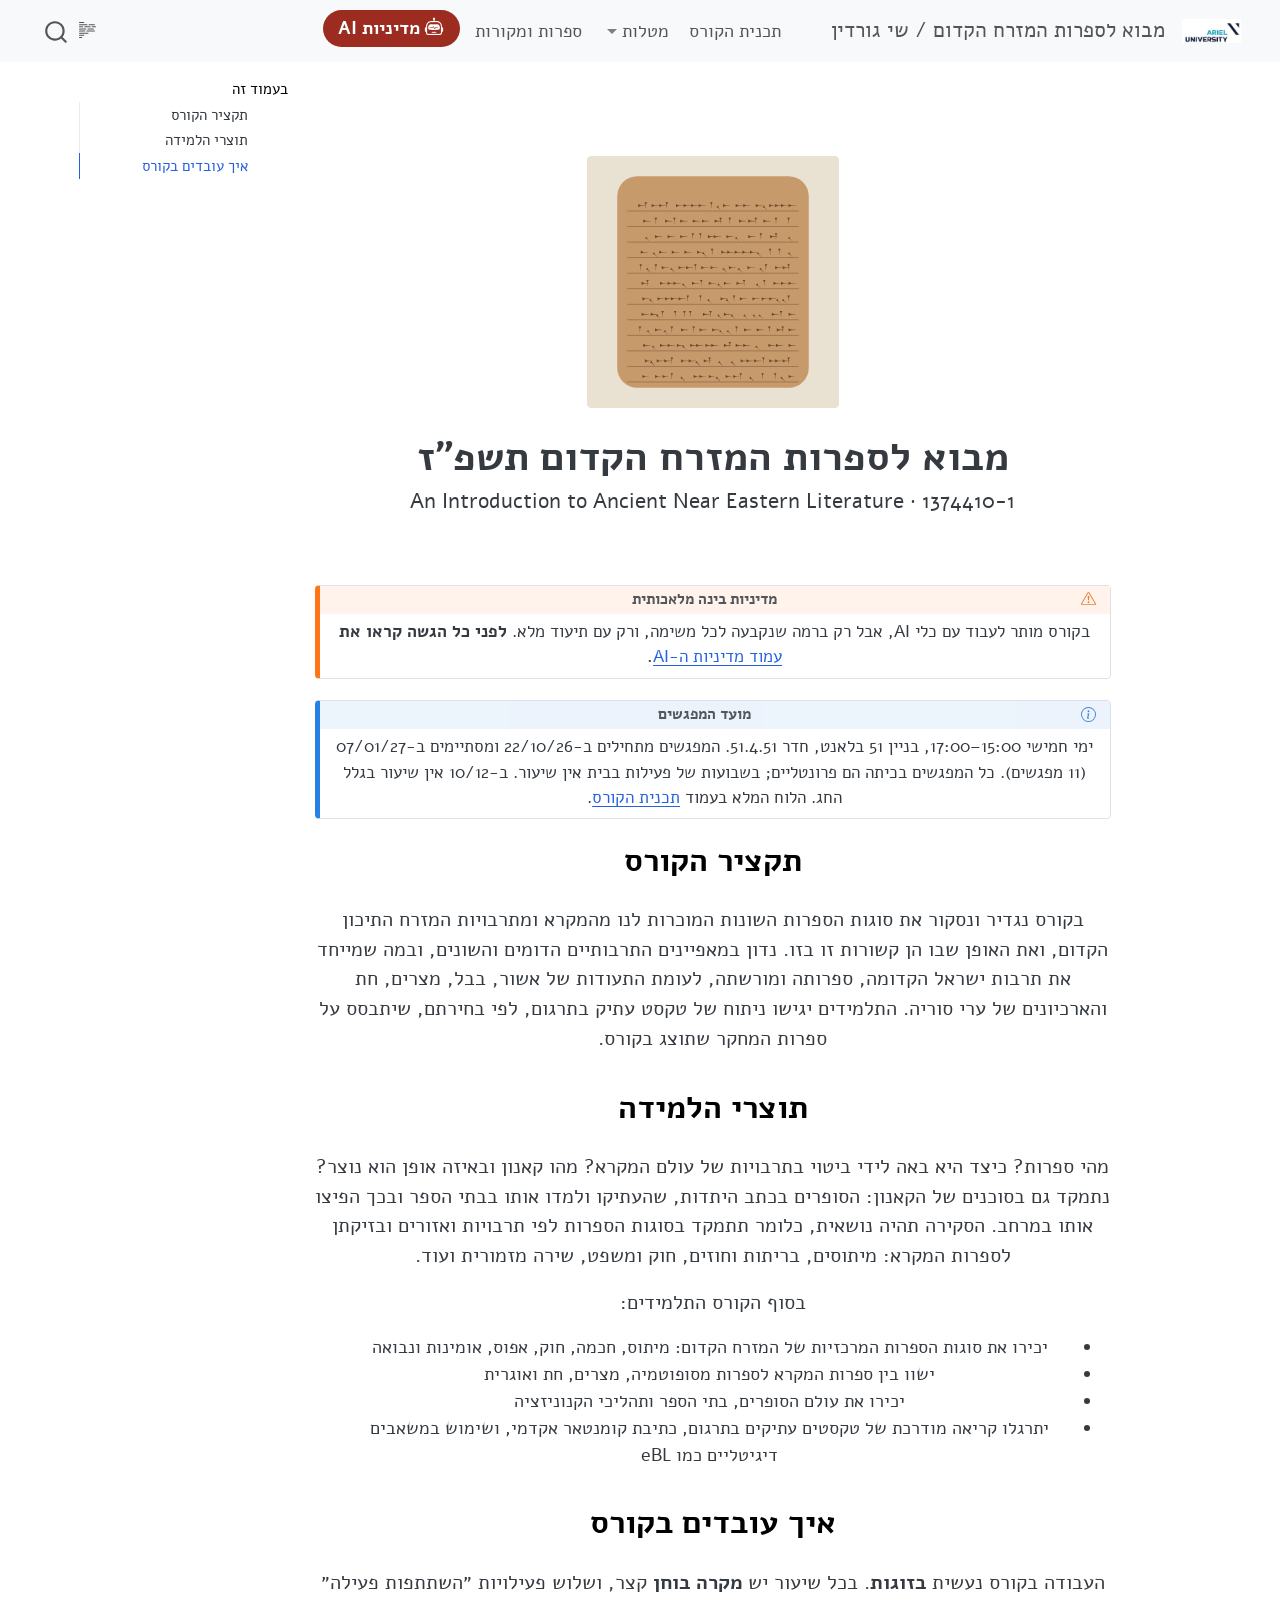
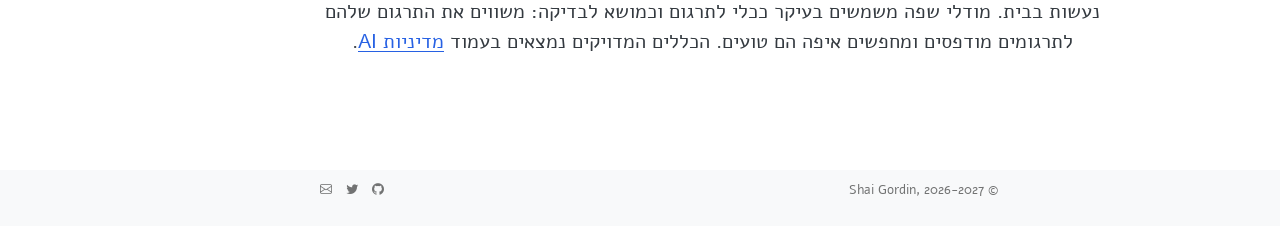
==== docs/index.html @ 7a7edcaa "Add the 5787 course website with an AI-use policy page Quarto site rendered to docs/: home, schedule" ====
<!DOCTYPE html>
<html xmlns="http://www.w3.org/1999/xhtml" lang="en" xml:lang="en"><head>

<meta charset="utf-8">
<meta name="generator" content="quarto-1.7.34">

<meta name="viewport" content="width=device-width, initial-scale=1.0, user-scalable=yes">


<title>מבוא לספרות המזרח הקדום תשפ״ז – מבוא לספרות המזרח הקדום / שי גורדין</title>
<style>
code{white-space: pre-wrap;}
span.smallcaps{font-variant: small-caps;}
div.columns{display: flex; gap: min(4vw, 1.5em);}
div.column{flex: auto; overflow-x: auto;}
div.hanging-indent{margin-left: 1.5em; text-indent: -1.5em;}
ul.task-list{list-style: none;}
ul.task-list li input[type="checkbox"] {
  width: 0.8em;
  margin: 0 0.8em 0.2em -1em; /* quarto-specific, see https://github.com/quarto-dev/quarto-cli/issues/4556 */ 
  vertical-align: middle;
}
</style>


<script src="site_libs/quarto-nav/quarto-nav.js"></script>
<script src="site_libs/quarto-nav/headroom.min.js"></script>
<script src="site_libs/clipboard/clipboard.min.js"></script>
<script src="site_libs/quarto-search/autocomplete.umd.js"></script>
<script src="site_libs/quarto-search/fuse.min.js"></script>
<script src="site_libs/quarto-search/quarto-search.js"></script>
<meta name="quarto:offset" content="./">
<link href="./header.svg" rel="icon" type="image/svg+xml">
<script src="site_libs/quarto-html/quarto.js" type="module"></script>
<script src="site_libs/quarto-html/tabsets/tabsets.js" type="module"></script>
<script src="site_libs/quarto-html/popper.min.js"></script>
<script src="site_libs/quarto-html/tippy.umd.min.js"></script>
<link href="site_libs/quarto-html/tippy.css" rel="stylesheet">
<link href="site_libs/quarto-html/quarto-syntax-highlighting-c8ad9e5dbd60b7b70b38521ab19b7da4.css" rel="stylesheet" id="quarto-text-highlighting-styles">
<script src="site_libs/bootstrap/bootstrap.min.js"></script>
<link href="site_libs/bootstrap/bootstrap-icons.css" rel="stylesheet">
<link href="site_libs/bootstrap/bootstrap-2af889ba3ca165690db3b646b9a460ef.min.css" rel="stylesheet" append-hash="true" id="quarto-bootstrap" data-mode="light">
<script id="quarto-search-options" type="application/json">{
  "location": "navbar",
  "copy-button": false,
  "collapse-after": 3,
  "panel-placement": "end",
  "type": "overlay",
  "limit": 50,
  "keyboard-shortcut": [
    "f",
    "/",
    "s"
  ],
  "show-item-context": false,
  "language": {
    "search-no-results-text": "No results",
    "search-matching-documents-text": "matching documents",
    "search-copy-link-title": "Copy link to search",
    "search-hide-matches-text": "Hide additional matches",
    "search-more-match-text": "more match in this document",
    "search-more-matches-text": "more matches in this document",
    "search-clear-button-title": "Clear",
    "search-text-placeholder": "",
    "search-detached-cancel-button-title": "Cancel",
    "search-submit-button-title": "Submit",
    "search-label": "Search"
  }
}</script>
<link rel="preconnect" href="https://fonts.googleapis.com">
<link rel="preconnect" href="https://fonts.gstatic.com" crossorigin="">
<link href="https://fonts.googleapis.com/css2?family=Alef:wght@400;700&amp;display=swap" rel="stylesheet">


<link rel="stylesheet" href="styles.css">
<link rel="stylesheet" href="ai.css">
<meta property="og:title" content="מבוא לספרות המזרח הקדום תשפ״ז – מבוא לספרות המזרח הקדום / שי גורדין">
<meta property="og:description" content="1374410-1 · An Introduction to Ancient Near Eastern Literature">
<meta property="og:image" content="header.svg">
<meta property="og:site_name" content="מבוא לספרות המזרח הקדום / שי גורדין">
</head>

<body class="nav-fixed quarto-light">

<div id="quarto-search-results"></div>
  <header id="quarto-header" class="headroom fixed-top">
    <nav class="navbar navbar-expand-lg " data-bs-theme="dark">
      <div class="navbar-container container-fluid">
      <div class="navbar-brand-container mx-auto">
    <a href="./index.html" class="navbar-brand navbar-brand-logo">
    <img src="./ariel_logo_navbar.png" alt="" class="navbar-logo">
    </a>
    <a class="navbar-brand" href="./index.html">
    <span class="navbar-title">מבוא לספרות המזרח הקדום / שי גורדין</span>
    </a>
  </div>
            <div id="quarto-search" class="" title="Search"></div>
          <button class="navbar-toggler" type="button" data-bs-toggle="collapse" data-bs-target="#navbarCollapse" aria-controls="navbarCollapse" role="menu" aria-expanded="false" aria-label="Toggle navigation" onclick="if (window.quartoToggleHeadroom) { window.quartoToggleHeadroom(); }">
  <span class="navbar-toggler-icon"></span>
</button>
          <div class="collapse navbar-collapse" id="navbarCollapse">
            <ul class="navbar-nav navbar-nav-scroll ms-auto">
  <li class="nav-item">
    <a class="nav-link" href="./about.html"> 
<span class="menu-text">תכנית הקורס</span></a>
  </li>  
  <li class="nav-item dropdown ">
    <a class="nav-link dropdown-toggle" href="#" id="nav-menu-" role="link" data-bs-toggle="dropdown" aria-expanded="false">
 <span class="menu-text">מטלות</span>
    </a>
    <ul class="dropdown-menu dropdown-menu-end" aria-labelledby="nav-menu-">    
        <li>
    <a class="dropdown-item" href="./assignments/index.html">
 <span class="dropdown-text">מרכיבי הציון</span></a>
  </li>  
        <li>
    <a class="dropdown-item" href="./assignments/active-participation.html">
 <span class="dropdown-text">השתתפות פעילה</span></a>
  </li>  
        <li>
    <a class="dropdown-item" href="./assignments/midterm.html">
 <span class="dropdown-text">בוחן אמצע: מצא את הזיוף</span></a>
  </li>  
        <li>
    <a class="dropdown-item" href="./assignments/commentary.html">
 <span class="dropdown-text">קומנטאר על טקסט עתיק</span></a>
  </li>  
    </ul>
  </li>
  <li class="nav-item">
    <a class="nav-link" href="./literature.html"> 
<span class="menu-text">ספרות ומקורות</span></a>
  </li>  
  <li class="nav-item">
    <a class="nav-link" href="./ai-policy.html"> <i class="bi bi-robot" role="img">
</i> 
<span class="menu-text">מדיניות AI</span></a>
  </li>  
</ul>
          </div> <!-- /navcollapse -->
            <div class="quarto-navbar-tools">
  <a href="" class="quarto-reader-toggle quarto-navigation-tool px-1" onclick="window.quartoToggleReader(); return false;" title="Toggle reader mode">
  <div class="quarto-reader-toggle-btn">
  <i class="bi"></i>
  </div>
</a>
</div>
      </div> <!-- /container-fluid -->
    </nav>
</header>
<!-- content -->
<div id="quarto-content" class="quarto-container page-columns page-rows-contents page-layout-article page-navbar">
<!-- sidebar -->
<!-- margin-sidebar -->
    <div id="quarto-margin-sidebar" class="sidebar margin-sidebar">
        <nav id="TOC" role="doc-toc" class="toc-active">
    <h2 id="toc-title">בעמוד זה</h2>
  <ul>
  <li><a href="#תקציר-הקורס" id="toc-תקציר-הקורס" class="nav-link active" data-scroll-target="#תקציר-הקורס">תקציר הקורס</a></li>
  <li><a href="#תוצרי-הלמידה" id="toc-תוצרי-הלמידה" class="nav-link" data-scroll-target="#תוצרי-הלמידה">תוצרי הלמידה</a></li>
  <li><a href="#איך-עובדים-בקורס" id="toc-איך-עובדים-בקורס" class="nav-link" data-scroll-target="#איך-עובדים-בקורס">איך עובדים בקורס</a></li>
  </ul>
</nav>
    </div>
<!-- main -->
<div class="quarto-about-jolla">
  <img src="header.svg" class="about-image
  rounded " style="width: 14em;">
 <header id="title-block-header" class="quarto-title-block default">
<div class="quarto-title">
<h1 class="title">מבוא לספרות המזרח הקדום תשפ״ז</h1>
<p class="subtitle lead">1374410-1 · An Introduction to Ancient Near Eastern Literature</p>
</div>
<div class="quarto-title-meta">
  </div>
</header><main class="content" id="quarto-document-content">

<div class="callout callout-style-default callout-warning callout-titled">
<div class="callout-header d-flex align-content-center">
<div class="callout-icon-container">
<i class="callout-icon"></i>
</div>
<div class="callout-title-container flex-fill">
מדיניות בינה מלאכותית
</div>
</div>
<div class="callout-body-container callout-body">
<p>בקורס מותר לעבוד עם כלי AI, אבל רק ברמה שנקבעה לכל משימה, ורק עם תיעוד מלא. <strong>לפני כל הגשה קראו את <a href="./ai-policy.html">עמוד מדיניות ה-AI</a>.</strong></p>
</div>
</div>
<div class="callout callout-style-default callout-note callout-titled">
<div class="callout-header d-flex align-content-center">
<div class="callout-icon-container">
<i class="callout-icon"></i>
</div>
<div class="callout-title-container flex-fill">
מועד המפגשים
</div>
</div>
<div class="callout-body-container callout-body">
<p>ימי חמישי 15:00–17:00, בניין 51 בלאנט, חדר 51.4.51. המפגשים מתחילים ב-22/10/26 ומסתיימים ב-07/01/27 (11 מפגשים). כל המפגשים בכיתה הם פרונטליים; בשבועות של פעילות בבית אין שיעור. ב-10/12 אין שיעור בגלל החג. הלוח המלא בעמוד <a href="./about.html">תכנית הקורס</a>.</p>
</div>
</div>
<section id="תקציר-הקורס" class="level2">
<h2 data-anchor-id="תקציר-הקורס">תקציר הקורס</h2>
<p>בקורס נגדיר ונסקור את סוגות הספרות השונות המוכרות לנו מהמקרא ומתרבויות המזרח התיכון הקדום, ואת האופן שבו הן קשורות זו בזו. נדון במאפיינים התרבותיים הדומים והשונים, ובמה שמייחד את תרבות ישראל הקדומה, ספרותה ומורשתה, לעומת התעודות של אשור, בבל, מצרים, חת והארכיונים של ערי סוריה. התלמידים יגישו ניתוח של טקסט עתיק בתרגום, לפי בחירתם, שיתבסס על ספרות המחקר שתוצג בקורס.</p>
</section>
<section id="תוצרי-הלמידה" class="level2">
<h2 data-anchor-id="תוצרי-הלמידה">תוצרי הלמידה</h2>
<p>מהי ספרות? כיצד היא באה לידי ביטוי בתרבויות של עולם המקרא? מהו קאנון ובאיזה אופן הוא נוצר? נתמקד גם בסוכנים של הקאנון: הסופרים בכתב היתדות, שהעתיקו ולמדו אותו בבתי הספר ובכך הפיצו אותו במרחב. הסקירה תהיה נושאית, כלומר תתמקד בסוגות הספרות לפי תרבויות ואזורים ובזיקתן לספרות המקרא: מיתוסים, בריתות וחוזים, חוק ומשפט, שירה מזמורית ועוד.</p>
<p>בסוף הקורס התלמידים:</p>
<ul>
<li>יכירו את סוגות הספרות המרכזיות של המזרח הקדום: מיתוס, חכמה, חוק, אפוס, אומינות ונבואה</li>
<li>ישוו בין ספרות המקרא לספרות מסופוטמיה, מצרים, חת ואוגרית</li>
<li>יכירו את עולם הסופרים, בתי הספר ותהליכי הקנוניזציה</li>
<li>יתרגלו קריאה מודרכת של טקסטים עתיקים בתרגום, כתיבת קומנטאר אקדמי, ושימוש במשאבים דיגיטליים כמו eBL</li>
</ul>
</section>
<section id="איך-עובדים-בקורס" class="level2">
<h2 data-anchor-id="איך-עובדים-בקורס">איך עובדים בקורס</h2>
<p>העבודה בקורס נעשית <strong>בזוגות</strong>. בכל שיעור יש <strong>מקרה בוחן</strong> קצר, ושלוש פעילויות ״השתתפות פעילה״ נעשות בבית. מודלי שפה משמשים בעיקר ככלי לתרגום וכמושא לבדיקה: משווים את התרגום שלהם לתרגומים מודפסים ומחפשים איפה הם טועים. הכללים המדויקים נמצאים בעמוד <a href="./ai-policy.html">מדיניות AI</a>.</p>


</section>
</main>  
</div>
 <!-- /main -->
<script id="quarto-html-after-body" type="application/javascript">
  window.document.addEventListener("DOMContentLoaded", function (event) {
    const isCodeAnnotation = (el) => {
      for (const clz of el.classList) {
        if (clz.startsWith('code-annotation-')) {                     
          return true;
        }
      }
      return false;
    }
    const onCopySuccess = function(e) {
      // button target
      const button = e.trigger;
      // don't keep focus
      button.blur();
      // flash "checked"
      button.classList.add('code-copy-button-checked');
      var currentTitle = button.getAttribute("title");
      button.setAttribute("title", "Copied!");
      let tooltip;
      if (window.bootstrap) {
        button.setAttribute("data-bs-toggle", "tooltip");
        button.setAttribute("data-bs-placement", "left");
        button.setAttribute("data-bs-title", "Copied!");
        tooltip = new bootstrap.Tooltip(button, 
          { trigger: "manual", 
            customClass: "code-copy-button-tooltip",
            offset: [0, -8]});
        tooltip.show();    
      }
      setTimeout(function() {
        if (tooltip) {
          tooltip.hide();
          button.removeAttribute("data-bs-title");
          button.removeAttribute("data-bs-toggle");
          button.removeAttribute("data-bs-placement");
        }
        button.setAttribute("title", currentTitle);
        button.classList.remove('code-copy-button-checked');
      }, 1000);
      // clear code selection
      e.clearSelection();
    }
    const getTextToCopy = function(trigger) {
        const codeEl = trigger.previousElementSibling.cloneNode(true);
        for (const childEl of codeEl.children) {
          if (isCodeAnnotation(childEl)) {
            childEl.remove();
          }
        }
        return codeEl.innerText;
    }
    const clipboard = new window.ClipboardJS('.code-copy-button:not([data-in-quarto-modal])', {
      text: getTextToCopy
    });
    clipboard.on('success', onCopySuccess);
    if (window.document.getElementById('quarto-embedded-source-code-modal')) {
      const clipboardModal = new window.ClipboardJS('.code-copy-button[data-in-quarto-modal]', {
        text: getTextToCopy,
        container: window.document.getElementById('quarto-embedded-source-code-modal')
      });
      clipboardModal.on('success', onCopySuccess);
    }
      var localhostRegex = new RegExp(/^(?:http|https):\/\/localhost\:?[0-9]*\//);
      var mailtoRegex = new RegExp(/^mailto:/);
        var filterRegex = new RegExp('/' + window.location.host + '/');
      var isInternal = (href) => {
          return filterRegex.test(href) || localhostRegex.test(href) || mailtoRegex.test(href);
      }
      // Inspect non-navigation links and adorn them if external
     var links = window.document.querySelectorAll('a[href]:not(.nav-link):not(.navbar-brand):not(.toc-action):not(.sidebar-link):not(.sidebar-item-toggle):not(.pagination-link):not(.no-external):not([aria-hidden]):not(.dropdown-item):not(.quarto-navigation-tool):not(.about-link)');
      for (var i=0; i<links.length; i++) {
        const link = links[i];
        if (!isInternal(link.href)) {
          // undo the damage that might have been done by quarto-nav.js in the case of
          // links that we want to consider external
          if (link.dataset.originalHref !== undefined) {
            link.href = link.dataset.originalHref;
          }
        }
      }
    function tippyHover(el, contentFn, onTriggerFn, onUntriggerFn) {
      const config = {
        allowHTML: true,
        maxWidth: 500,
        delay: 100,
        arrow: false,
        appendTo: function(el) {
            return el.parentElement;
        },
        interactive: true,
        interactiveBorder: 10,
        theme: 'quarto',
        placement: 'bottom-start',
      };
      if (contentFn) {
        config.content = contentFn;
      }
      if (onTriggerFn) {
        config.onTrigger = onTriggerFn;
      }
      if (onUntriggerFn) {
        config.onUntrigger = onUntriggerFn;
      }
      window.tippy(el, config); 
    }
    const noterefs = window.document.querySelectorAll('a[role="doc-noteref"]');
    for (var i=0; i<noterefs.length; i++) {
      const ref = noterefs[i];
      tippyHover(ref, function() {
        // use id or data attribute instead here
        let href = ref.getAttribute('data-footnote-href') || ref.getAttribute('href');
        try { href = new URL(href).hash; } catch {}
        const id = href.replace(/^#\/?/, "");
        const note = window.document.getElementById(id);
        if (note) {
          return note.innerHTML;
        } else {
          return "";
        }
      });
    }
    const xrefs = window.document.querySelectorAll('a.quarto-xref');
    const processXRef = (id, note) => {
      // Strip column container classes
      const stripColumnClz = (el) => {
        el.classList.remove("page-full", "page-columns");
        if (el.children) {
          for (const child of el.children) {
            stripColumnClz(child);
          }
        }
      }
      stripColumnClz(note)
      if (id === null || id.startsWith('sec-')) {
        // Special case sections, only their first couple elements
        const container = document.createElement("div");
        if (note.children && note.children.length > 2) {
          container.appendChild(note.children[0].cloneNode(true));
          for (let i = 1; i < note.children.length; i++) {
            const child = note.children[i];
            if (child.tagName === "P" && child.innerText === "") {
              continue;
            } else {
              container.appendChild(child.cloneNode(true));
              break;
            }
          }
          if (window.Quarto?.typesetMath) {
            window.Quarto.typesetMath(container);
          }
          return container.innerHTML
        } else {
          if (window.Quarto?.typesetMath) {
            window.Quarto.typesetMath(note);
          }
          return note.innerHTML;
        }
      } else {
        // Remove any anchor links if they are present
        const anchorLink = note.querySelector('a.anchorjs-link');
        if (anchorLink) {
          anchorLink.remove();
        }
        if (window.Quarto?.typesetMath) {
          window.Quarto.typesetMath(note);
        }
        if (note.classList.contains("callout")) {
          return note.outerHTML;
        } else {
          return note.innerHTML;
        }
      }
    }
    for (var i=0; i<xrefs.length; i++) {
      const xref = xrefs[i];
      tippyHover(xref, undefined, function(instance) {
        instance.disable();
        let url = xref.getAttribute('href');
        let hash = undefined; 
        if (url.startsWith('#')) {
          hash = url;
        } else {
          try { hash = new URL(url).hash; } catch {}
        }
        if (hash) {
          const id = hash.replace(/^#\/?/, "");
          const note = window.document.getElementById(id);
          if (note !== null) {
            try {
              const html = processXRef(id, note.cloneNode(true));
              instance.setContent(html);
            } finally {
              instance.enable();
              instance.show();
            }
          } else {
            // See if we can fetch this
            fetch(url.split('#')[0])
            .then(res => res.text())
            .then(html => {
              const parser = new DOMParser();
              const htmlDoc = parser.parseFromString(html, "text/html");
              const note = htmlDoc.getElementById(id);
              if (note !== null) {
                const html = processXRef(id, note);
                instance.setContent(html);
              } 
            }).finally(() => {
              instance.enable();
              instance.show();
            });
          }
        } else {
          // See if we can fetch a full url (with no hash to target)
          // This is a special case and we should probably do some content thinning / targeting
          fetch(url)
          .then(res => res.text())
          .then(html => {
            const parser = new DOMParser();
            const htmlDoc = parser.parseFromString(html, "text/html");
            const note = htmlDoc.querySelector('main.content');
            if (note !== null) {
              // This should only happen for chapter cross references
              // (since there is no id in the URL)
              // remove the first header
              if (note.children.length > 0 && note.children[0].tagName === "HEADER") {
                note.children[0].remove();
              }
              const html = processXRef(null, note);
              instance.setContent(html);
            } 
          }).finally(() => {
            instance.enable();
            instance.show();
          });
        }
      }, function(instance) {
      });
    }
        let selectedAnnoteEl;
        const selectorForAnnotation = ( cell, annotation) => {
          let cellAttr = 'data-code-cell="' + cell + '"';
          let lineAttr = 'data-code-annotation="' +  annotation + '"';
          const selector = 'span[' + cellAttr + '][' + lineAttr + ']';
          return selector;
        }
        const selectCodeLines = (annoteEl) => {
          const doc = window.document;
          const targetCell = annoteEl.getAttribute("data-target-cell");
          const targetAnnotation = annoteEl.getAttribute("data-target-annotation");
          const annoteSpan = window.document.querySelector(selectorForAnnotation(targetCell, targetAnnotation));
          const lines = annoteSpan.getAttribute("data-code-lines").split(",");
          const lineIds = lines.map((line) => {
            return targetCell + "-" + line;
          })
          let top = null;
          let height = null;
          let parent = null;
          if (lineIds.length > 0) {
              //compute the position of the single el (top and bottom and make a div)
              const el = window.document.getElementById(lineIds[0]);
              top = el.offsetTop;
              height = el.offsetHeight;
              parent = el.parentElement.parentElement;
            if (lineIds.length > 1) {
              const lastEl = window.document.getElementById(lineIds[lineIds.length - 1]);
              const bottom = lastEl.offsetTop + lastEl.offsetHeight;
              height = bottom - top;
            }
            if (top !== null && height !== null && parent !== null) {
              // cook up a div (if necessary) and position it 
              let div = window.document.getElementById("code-annotation-line-highlight");
              if (div === null) {
                div = window.document.createElement("div");
                div.setAttribute("id", "code-annotation-line-highlight");
                div.style.position = 'absolute';
                parent.appendChild(div);
              }
              div.style.top = top - 2 + "px";
              div.style.height = height + 4 + "px";
              div.style.left = 0;
              let gutterDiv = window.document.getElementById("code-annotation-line-highlight-gutter");
              if (gutterDiv === null) {
                gutterDiv = window.document.createElement("div");
                gutterDiv.setAttribute("id", "code-annotation-line-highlight-gutter");
                gutterDiv.style.position = 'absolute';
                const codeCell = window.document.getElementById(targetCell);
                const gutter = codeCell.querySelector('.code-annotation-gutter');
                gutter.appendChild(gutterDiv);
              }
              gutterDiv.style.top = top - 2 + "px";
              gutterDiv.style.height = height + 4 + "px";
            }
            selectedAnnoteEl = annoteEl;
          }
        };
        const unselectCodeLines = () => {
          const elementsIds = ["code-annotation-line-highlight", "code-annotation-line-highlight-gutter"];
          elementsIds.forEach((elId) => {
            const div = window.document.getElementById(elId);
            if (div) {
              div.remove();
            }
          });
          selectedAnnoteEl = undefined;
        };
          // Handle positioning of the toggle
      window.addEventListener(
        "resize",
        throttle(() => {
          elRect = undefined;
          if (selectedAnnoteEl) {
            selectCodeLines(selectedAnnoteEl);
          }
        }, 10)
      );
      function throttle(fn, ms) {
      let throttle = false;
      let timer;
        return (...args) => {
          if(!throttle) { // first call gets through
              fn.apply(this, args);
              throttle = true;
          } else { // all the others get throttled
              if(timer) clearTimeout(timer); // cancel #2
              timer = setTimeout(() => {
                fn.apply(this, args);
                timer = throttle = false;
              }, ms);
          }
        };
      }
        // Attach click handler to the DT
        const annoteDls = window.document.querySelectorAll('dt[data-target-cell]');
        for (const annoteDlNode of annoteDls) {
          annoteDlNode.addEventListener('click', (event) => {
            const clickedEl = event.target;
            if (clickedEl !== selectedAnnoteEl) {
              unselectCodeLines();
              const activeEl = window.document.querySelector('dt[data-target-cell].code-annotation-active');
              if (activeEl) {
                activeEl.classList.remove('code-annotation-active');
              }
              selectCodeLines(clickedEl);
              clickedEl.classList.add('code-annotation-active');
            } else {
              // Unselect the line
              unselectCodeLines();
              clickedEl.classList.remove('code-annotation-active');
            }
          });
        }
    const findCites = (el) => {
      const parentEl = el.parentElement;
      if (parentEl) {
        const cites = parentEl.dataset.cites;
        if (cites) {
          return {
            el,
            cites: cites.split(' ')
          };
        } else {
          return findCites(el.parentElement)
        }
      } else {
        return undefined;
      }
    };
    var bibliorefs = window.document.querySelectorAll('a[role="doc-biblioref"]');
    for (var i=0; i<bibliorefs.length; i++) {
      const ref = bibliorefs[i];
      const citeInfo = findCites(ref);
      if (citeInfo) {
        tippyHover(citeInfo.el, function() {
          var popup = window.document.createElement('div');
          citeInfo.cites.forEach(function(cite) {
            var citeDiv = window.document.createElement('div');
            citeDiv.classList.add('hanging-indent');
            citeDiv.classList.add('csl-entry');
            var biblioDiv = window.document.getElementById('ref-' + cite);
            if (biblioDiv) {
              citeDiv.innerHTML = biblioDiv.innerHTML;
            }
            popup.appendChild(citeDiv);
          });
          return popup.innerHTML;
        });
      }
    }
  });
  </script>
</div> <!-- /content -->
<footer class="footer">
  <div class="nav-footer">
    <div class="nav-footer-left">
<p>© Shai Gordin, 2026-2027</p>
</div>   
    <div class="nav-footer-center">
      &nbsp;
    </div>
    <div class="nav-footer-right">
      <ul class="footer-items list-unstyled">
    <li class="nav-item compact">
    <a class="nav-link" href="https://github.com/shaigordin">
      <i class="bi bi-github" role="img" aria-label="Shai Gordin GitHub">
</i> 
    </a>
  </li>  
    <li class="nav-item compact">
    <a class="nav-link" href="https://twitter.com/shgordin">
      <i class="bi bi-twitter" role="img" aria-label="Shai Gordin Twitter">
</i> 
    </a>
  </li>  
    <li class="nav-item compact">
    <a class="nav-link" href="mailto:shaigo@ariel.ac.il">
      <i class="bi bi-envelope" role="img">
</i> 
    </a>
  </li>  
</ul>
    </div>
  </div>
</footer>




</body></html>
---- docs/site_libs/quarto-html/tippy.css ----
.tippy-box[data-animation=fade][data-state=hidden]{opacity:0}[data-tippy-root]{max-width:calc(100vw - 10px)}.tippy-box{position:relative;background-color:#333;color:#fff;border-radius:4px;font-size:14px;line-height:1.4;white-space:normal;outline:0;transition-property:transform,visibility,opacity}.tippy-box[data-placement^=top]>.tippy-arrow{bottom:0}.tippy-box[data-placement^=top]>.tippy-arrow:before{bottom:-7px;left:0;border-width:8px 8px 0;border-top-color:initial;transform-origin:center top}.tippy-box[data-placement^=bottom]>.tippy-arrow{top:0}.tippy-box[data-placement^=bottom]>.tippy-arrow:before{top:-7px;left:0;border-width:0 8px 8px;border-bottom-color:initial;transform-origin:center bottom}.tippy-box[data-placement^=left]>.tippy-arrow{right:0}.tippy-box[data-placement^=left]>.tippy-arrow:before{border-width:8px 0 8px 8px;border-left-color:initial;right:-7px;transform-origin:center left}.tippy-box[data-placement^=right]>.tippy-arrow{left:0}.tippy-box[data-placement^=right]>.tippy-arrow:before{left:-7px;border-width:8px 8px 8px 0;border-right-color:initial;transform-origin:center right}.tippy-box[data-inertia][data-state=visible]{transition-timing-function:cubic-bezier(.54,1.5,.38,1.11)}.tippy-arrow{width:16px;height:16px;color:#333}.tippy-arrow:before{content:"";position:absolute;border-color:transparent;border-style:solid}.tippy-content{position:relative;padding:5px 9px;z-index:1}
---- docs/site_libs/quarto-html/quarto-syntax-highlighting-c8ad9e5dbd60b7b70b38521ab19b7da4.css ----
/* quarto syntax highlight colors */
:root {
  --quarto-hl-ot-color: #003B4F;
  --quarto-hl-at-color: #657422;
  --quarto-hl-ss-color: #20794D;
  --quarto-hl-an-color: #5E5E5E;
  --quarto-hl-fu-color: #4758AB;
  --quarto-hl-st-color: #20794D;
  --quarto-hl-cf-color: #003B4F;
  --quarto-hl-op-color: #5E5E5E;
  --quarto-hl-er-color: #AD0000;
  --quarto-hl-bn-color: #AD0000;
  --quarto-hl-al-color: #AD0000;
  --quarto-hl-va-color: #111111;
  --quarto-hl-bu-color: inherit;
  --quarto-hl-ex-color: inherit;
  --quarto-hl-pp-color: #AD0000;
  --quarto-hl-in-color: #5E5E5E;
  --quarto-hl-vs-color: #20794D;
  --quarto-hl-wa-color: #5E5E5E;
  --quarto-hl-do-color: #5E5E5E;
  --quarto-hl-im-color: #00769E;
  --quarto-hl-ch-color: #20794D;
  --quarto-hl-dt-color: #AD0000;
  --quarto-hl-fl-color: #AD0000;
  --quarto-hl-co-color: #5E5E5E;
  --quarto-hl-cv-color: #5E5E5E;
  --quarto-hl-cn-color: #8f5902;
  --quarto-hl-sc-color: #5E5E5E;
  --quarto-hl-dv-color: #AD0000;
  --quarto-hl-kw-color: #003B4F;
}

/* other quarto variables */
:root {
  --quarto-font-monospace: SFMono-Regular, Menlo, Monaco, Consolas, "Liberation Mono", "Courier New", monospace;
}

/* syntax highlight based on Pandoc's rules */
pre > code.sourceCode > span {
  color: #003B4F;
}

code.sourceCode > span {
  color: #003B4F;
}

div.sourceCode,
div.sourceCode pre.sourceCode {
  color: #003B4F;
}

/* Normal */
code span {
  color: #003B4F;
}

/* Alert */
code span.al {
  color: #AD0000;
  font-style: inherit;
}

/* Annotation */
code span.an {
  color: #5E5E5E;
  font-style: inherit;
}

/* Attribute */
code span.at {
  color: #657422;
  font-style: inherit;
}

/* BaseN */
code span.bn {
  color: #AD0000;
  font-style: inherit;
}

/* BuiltIn */
code span.bu {
  font-style: inherit;
}

/* ControlFlow */
code span.cf {
  color: #003B4F;
  font-weight: bold;
  font-style: inherit;
}

/* Char */
code span.ch {
  color: #20794D;
  font-style: inherit;
}

/* Constant */
code span.cn {
  color: #8f5902;
  font-style: inherit;
}

/* Comment */
code span.co {
  color: #5E5E5E;
  font-style: inherit;
}

/* CommentVar */
code span.cv {
  color: #5E5E5E;
  font-style: italic;
}

/* Documentation */
code span.do {
  color: #5E5E5E;
  font-style: italic;
}

/* DataType */
code span.dt {
  color: #AD0000;
  font-style: inherit;
}

/* DecVal */
code span.dv {
  color: #AD0000;
  font-style: inherit;
}

/* Error */
code span.er {
  color: #AD0000;
  font-style: inherit;
}

/* Extension */
code span.ex {
  font-style: inherit;
}

/* Float */
code span.fl {
  color: #AD0000;
  font-style: inherit;
}

/* Function */
code span.fu {
  color: #4758AB;
  font-style: inherit;
}

/* Import */
code span.im {
  color: #00769E;
  font-style: inherit;
}

/* Information */
code span.in {
  color: #5E5E5E;
  font-style: inherit;
}

/* Keyword */
code span.kw {
  color: #003B4F;
  font-weight: bold;
  font-style: inherit;
}

/* Operator */
code span.op {
  color: #5E5E5E;
  font-style: inherit;
}

/* Other */
code span.ot {
  color: #003B4F;
  font-style: inherit;
}

/* Preprocessor */
code span.pp {
  color: #AD0000;
  font-style: inherit;
}

/* SpecialChar */
code span.sc {
  color: #5E5E5E;
  font-style: inherit;
}

/* SpecialString */
code span.ss {
  color: #20794D;
  font-style: inherit;
}

/* String */
code span.st {
  color: #20794D;
  font-style: inherit;
}

/* Variable */
code span.va {
  color: #111111;
  font-style: inherit;
}

/* VerbatimString */
code span.vs {
  color: #20794D;
  font-style: inherit;
}

/* Warning */
code span.wa {
  color: #5E5E5E;
  font-style: italic;
}

.prevent-inlining {
  content: "</";
}

/*# sourceMappingURL=405ffa06017179012420079c49e771b5.css.map */
---- docs/styles.css ----
/* css styles */

/* RTL table fixes — override Quarto's forced text-align: left on th/td */
table {
  direction: rtl;
}
table th,
table td {
  text-align: right !important;
}

/* Bibliography — each entry auto-detects direction from its first strong character:
   Latin author names → LTR/left; Hebrew author names → RTL/right */
.csl-bib-body,
.csl-entry {
  unicode-bidi: plaintext;
  text-align: start;
}

body {
  direction: rtl;
  text-align: right;
  font-family: 'Alef', sans-serif;
  font-size: 18px;
  /*font-family: 'Press Start 2P', cursive;
  background-image: url('images/home_page.png');
  background-size: cover;
  background-repeat: no-repeat;
  background-position: center;
  background-color: rgba(0, 0, 0, 0.7);
  background-color: black;
  color: #00FF00; */
}

Headings 
h1, h2, h3, h4, h5, h6 {
  color: black;
}

/* Headings and other elements */
h1 {
  font-size: 2.2em; /* Larger for main headings */
}

h2 {
  font-size: 1.8em; /* Medium for sub-headings */
}

h3 {
  font-size: 1.5em; /* Slightly smaller */
}

p {
  font-size: 1.1em; /* Slightly larger for regular paragraph text */
}

header .quarto-logo img {
    width: 350px; /* Adjust this width to your preferred size */
    height: auto; /* Maintains aspect ratio */
}

footer {
  font-size: 0.8em; /* Smaller font size for footer */
}

@media (max-width: 768px) {
  body {
    font-size: 14px;  /* Smaller font size for mobile screens */
  }

  h1 {
    font-size: 1.8em;  /* Adjust heading size on smaller screens */
  }

  h2 {
    font-size: 1.5em;
  }
}

/*.homepage body {
  background-image: url('images/home_page.png') !important;
  background-size: cover !important;
  background-repeat: no-repeat !important;
  background-position: center !important;
  background-color: rgba(0, 0, 0, 0.7) !important; /* Semi-transparent background color */
}

/* Links 
a {
  color: #FF00FF;
}

/* Fallback for browsers that support target-new */
/*a:not([href^="#"]) {
  target-new: tab;      
}

/* Optional: Add an external link icon or indicator */
/*a:not([href^="#"])::after {
  content: ' ↗'; 
}

/* Sidebar 
.sidebar {
  background-color: #111;
  border: 4px solid #FF00FF;
  padding: 10px;
  color: #00FF00;
  box-shadow: 0 0 10px #00FFFF;
}

/* Content
.content {
  border: 4px solid #FF00FF;
  padding: 10px;
  box-shadow: 0 0 10px #00FFFF;
}

/* Buttons
button, .btn {
  background-color: #FF4500;
  color: #FFFFFF;
  border: 2px solid #00FFFF;
  padding: 10px 20px;
  text-transform: uppercase;
  font-family: 'Press Start 2P', cursive;
}

button:hover, .btn:hover {
  background-color: #00FF00;
  border-color: #FF00FF;
}

/* Blinking Text
.blinking-text {
  color: #FFFF00;
  animation: blink 1s step-end infinite;
}

@keyframes blink {
  50% {
    opacity: 0;
  }
}

/* Images
img {
  image-rendering: pixelated;
  border: 2px solid #FF00FF;
}
---- docs/ai.css ----
/* ===== AI policy: make it impossible to miss ===== */
.navbar .nav-link[href$="ai-policy.html"] {
  background: #9b2c1f;
  color: #fff !important;
  border-radius: 999px;
  padding: .3rem .9rem !important;
  font-weight: 700;
  margin-inline: .3rem;
}
.navbar .nav-link[href$="ai-policy.html"]:hover { background: #7a2218; }

.aias-table td:first-child, .aias-table th:first-child { white-space: nowrap; font-weight: 700; }
.lvl { display: inline-block; min-width: 2.2em; text-align: center; border-radius: 999px;
       padding: 0 .5em; font-weight: 700; color: #fff; }
.lvl-1 { background: #3d5a80; } .lvl-2 { background: #4f7c5a; } .lvl-3 { background: #9a6b1f; }
.lvl-4 { background: #9b2c1f; } .lvl-5 { background: #5b3a7a; }
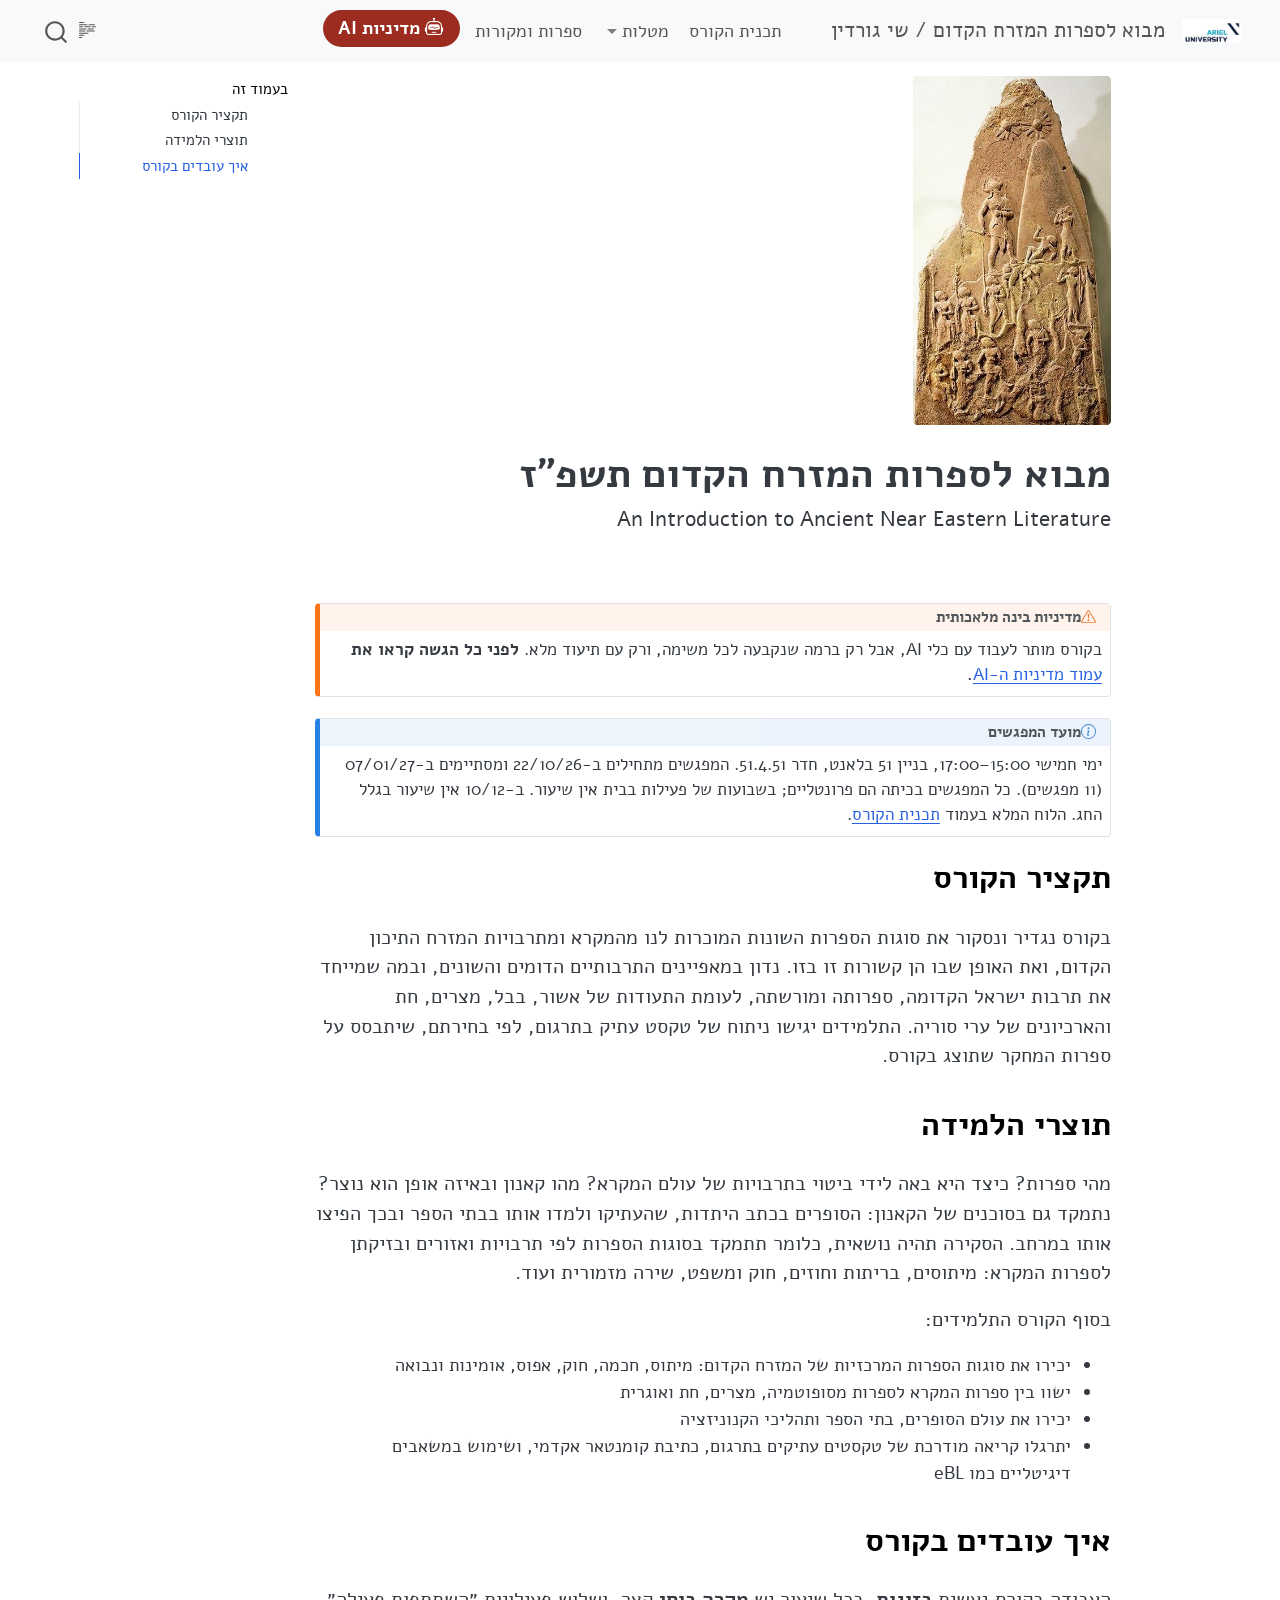
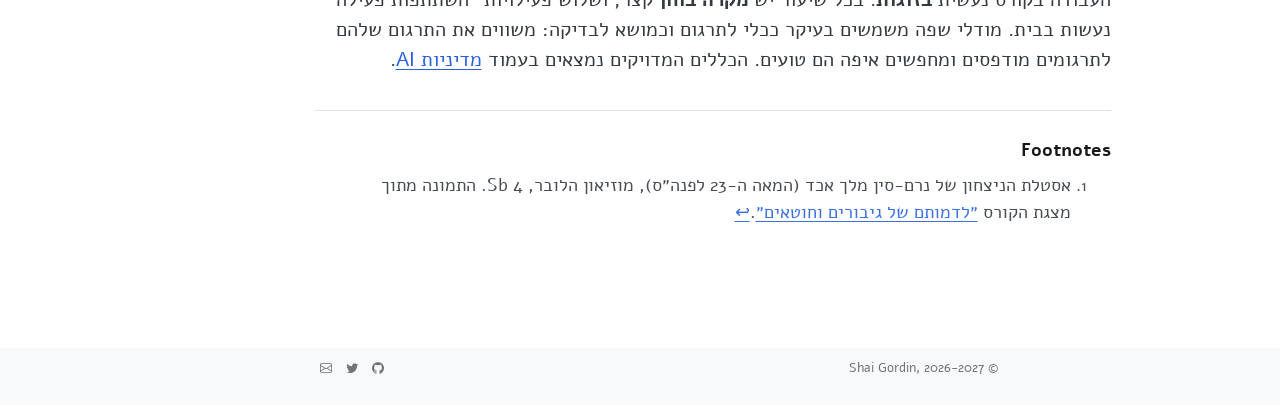
==== commit ab77f1e3: "Home page: course-material image with citation, right alignment, no course number Replace the genera" ====
--- a/docs/index.html
+++ b/docs/index.html
@@ -30,7 +30,7 @@
 <script src="site_libs/quarto-search/fuse.min.js"></script>
 <script src="site_libs/quarto-search/quarto-search.js"></script>
 <meta name="quarto:offset" content="./">
-<link href="./header.svg" rel="icon" type="image/svg+xml">
+<link href="./ariel_logo_navbar.png" rel="icon" type="image/png">
 <script src="site_libs/quarto-html/quarto.js" type="module"></script>
 <script src="site_libs/quarto-html/tabsets/tabsets.js" type="module"></script>
 <script src="site_libs/quarto-html/popper.min.js"></script>
@@ -75,8 +75,8 @@
 <link rel="stylesheet" href="styles.css">
 <link rel="stylesheet" href="ai.css">
 <meta property="og:title" content="מבוא לספרות המזרח הקדום תשפ״ז – מבוא לספרות המזרח הקדום / שי גורדין">
-<meta property="og:description" content="1374410-1 · An Introduction to Ancient Near Eastern Literature">
-<meta property="og:image" content="header.svg">
+<meta property="og:description" content="An Introduction to Ancient Near Eastern Literature">
+<meta property="og:image" content="naram-sin-stele.jpg">
 <meta property="og:site_name" content="מבוא לספרות המזרח הקדום / שי גורדין">
 </head>
 
@@ -163,17 +163,20 @@
 </nav>
     </div>
 <!-- main -->
-<div class="quarto-about-jolla">
-  <img src="header.svg" class="about-image
-  rounded " style="width: 14em;">
- <header id="title-block-header" class="quarto-title-block default">
+<div class="quarto-about-marquee">
+  <div class="about-image-container">
+    <img src="naram-sin-stele.jpg" class="about-image
+  rounded " style="width: 11em;">
+  </div>
+  <div class="about-contents">
+    <header id="title-block-header" class="quarto-title-block default">
 <div class="quarto-title">
 <h1 class="title">מבוא לספרות המזרח הקדום תשפ״ז</h1>
-<p class="subtitle lead">1374410-1 · An Introduction to Ancient Near Eastern Literature</p>
+<p class="subtitle lead">An Introduction to Ancient Near Eastern Literature</p>
 </div>
 <div class="quarto-title-meta">
   </div>
-</header><main class="content" id="quarto-document-content">
+</header> <main class="content" id="quarto-document-content">
 
 <div class="callout callout-style-default callout-warning callout-titled">
 <div class="callout-header d-flex align-content-center">
@@ -222,7 +225,14 @@
 
 
 </section>
-</main>  
+
+<div id="quarto-appendix" class="default"><section id="footnotes" class="footnotes footnotes-end-of-document" role="doc-endnotes"><h2 class="anchored quarto-appendix-heading">Footnotes</h2>
+
+<ol>
+<li id="fn1"><p>אסטלת הניצחון של נרם-סין מלך אכד (המאה ה-23 לפנה״ס), מוזיאון הלובר, Sb 4. התמונה מתוך מצגת הקורס <a href="https://docs.google.com/presentation/d/1avRNnkrKrx4bs0N1kNTDI77oIhhoRTK2dhDt-sNhtgg/edit?usp=sharing">״לדמותם של גיבורים וחוטאים״</a>.<a href="#fnref1" class="footnote-back" role="doc-backlink">↩︎</a></p></li>
+</ol>
+</section></div></main> 
+  </div>
 </div>
  <!-- /main -->
 <script id="quarto-html-after-body" type="application/javascript">
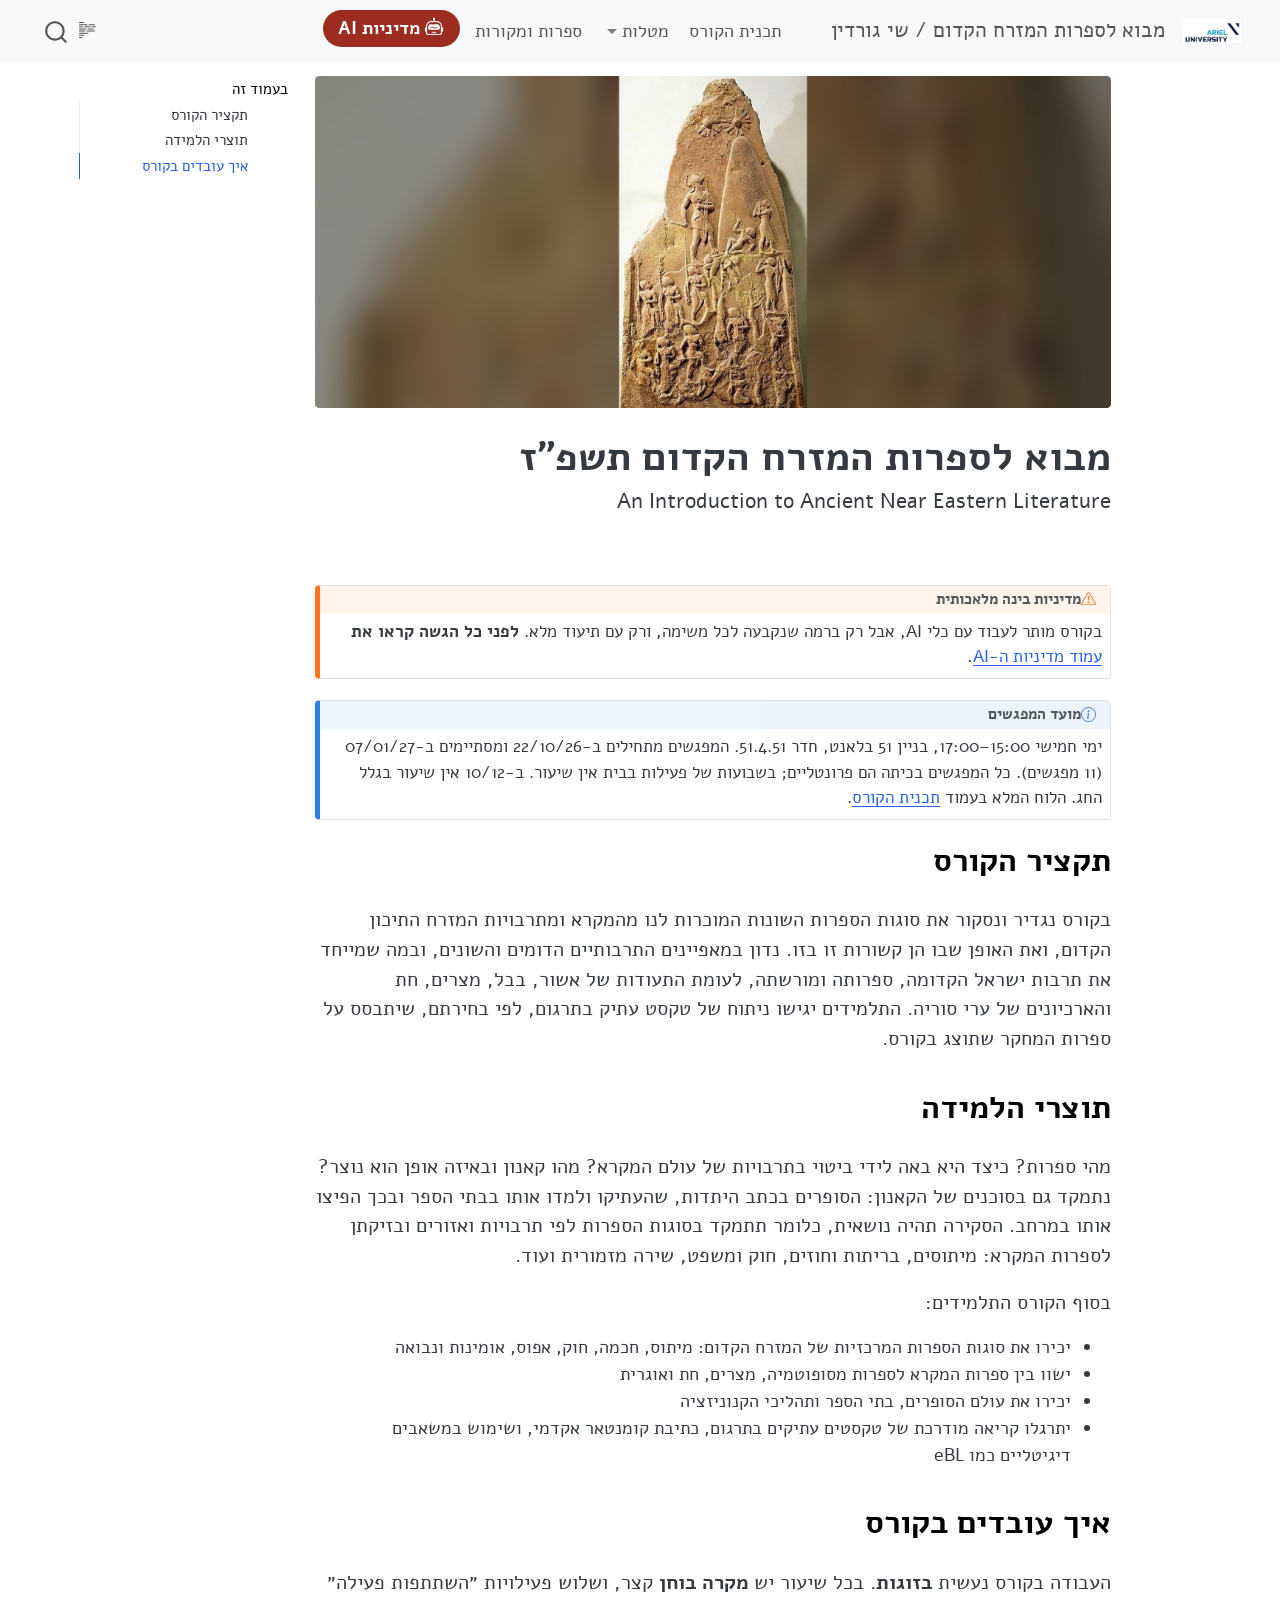
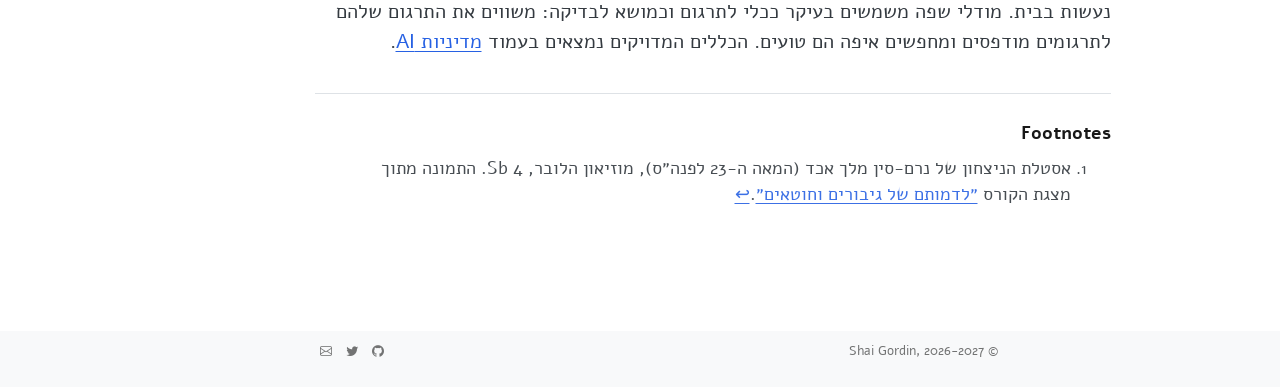
==== commit 7b860bed: "Full-width banner image on the home page Co-Authored-By: Claude Opus 5.5 (1M context) <noreply@anthr" ====
--- a/docs/index.html
+++ b/docs/index.html
@@ -76,7 +76,7 @@
 <link rel="stylesheet" href="ai.css">
 <meta property="og:title" content="מבוא לספרות המזרח הקדום תשפ״ז – מבוא לספרות המזרח הקדום / שי גורדין">
 <meta property="og:description" content="An Introduction to Ancient Near Eastern Literature">
-<meta property="og:image" content="naram-sin-stele.jpg">
+<meta property="og:image" content="naram-sin-banner.jpg">
 <meta property="og:site_name" content="מבוא לספרות המזרח הקדום / שי גורדין">
 </head>
 
@@ -165,8 +165,8 @@
 <!-- main -->
 <div class="quarto-about-marquee">
   <div class="about-image-container">
-    <img src="naram-sin-stele.jpg" class="about-image
-  rounded " style="width: 11em;">
+    <img src="naram-sin-banner.jpg" class="about-image
+  rounded " style="width: 100%;">
   </div>
   <div class="about-contents">
     <header id="title-block-header" class="quarto-title-block default">
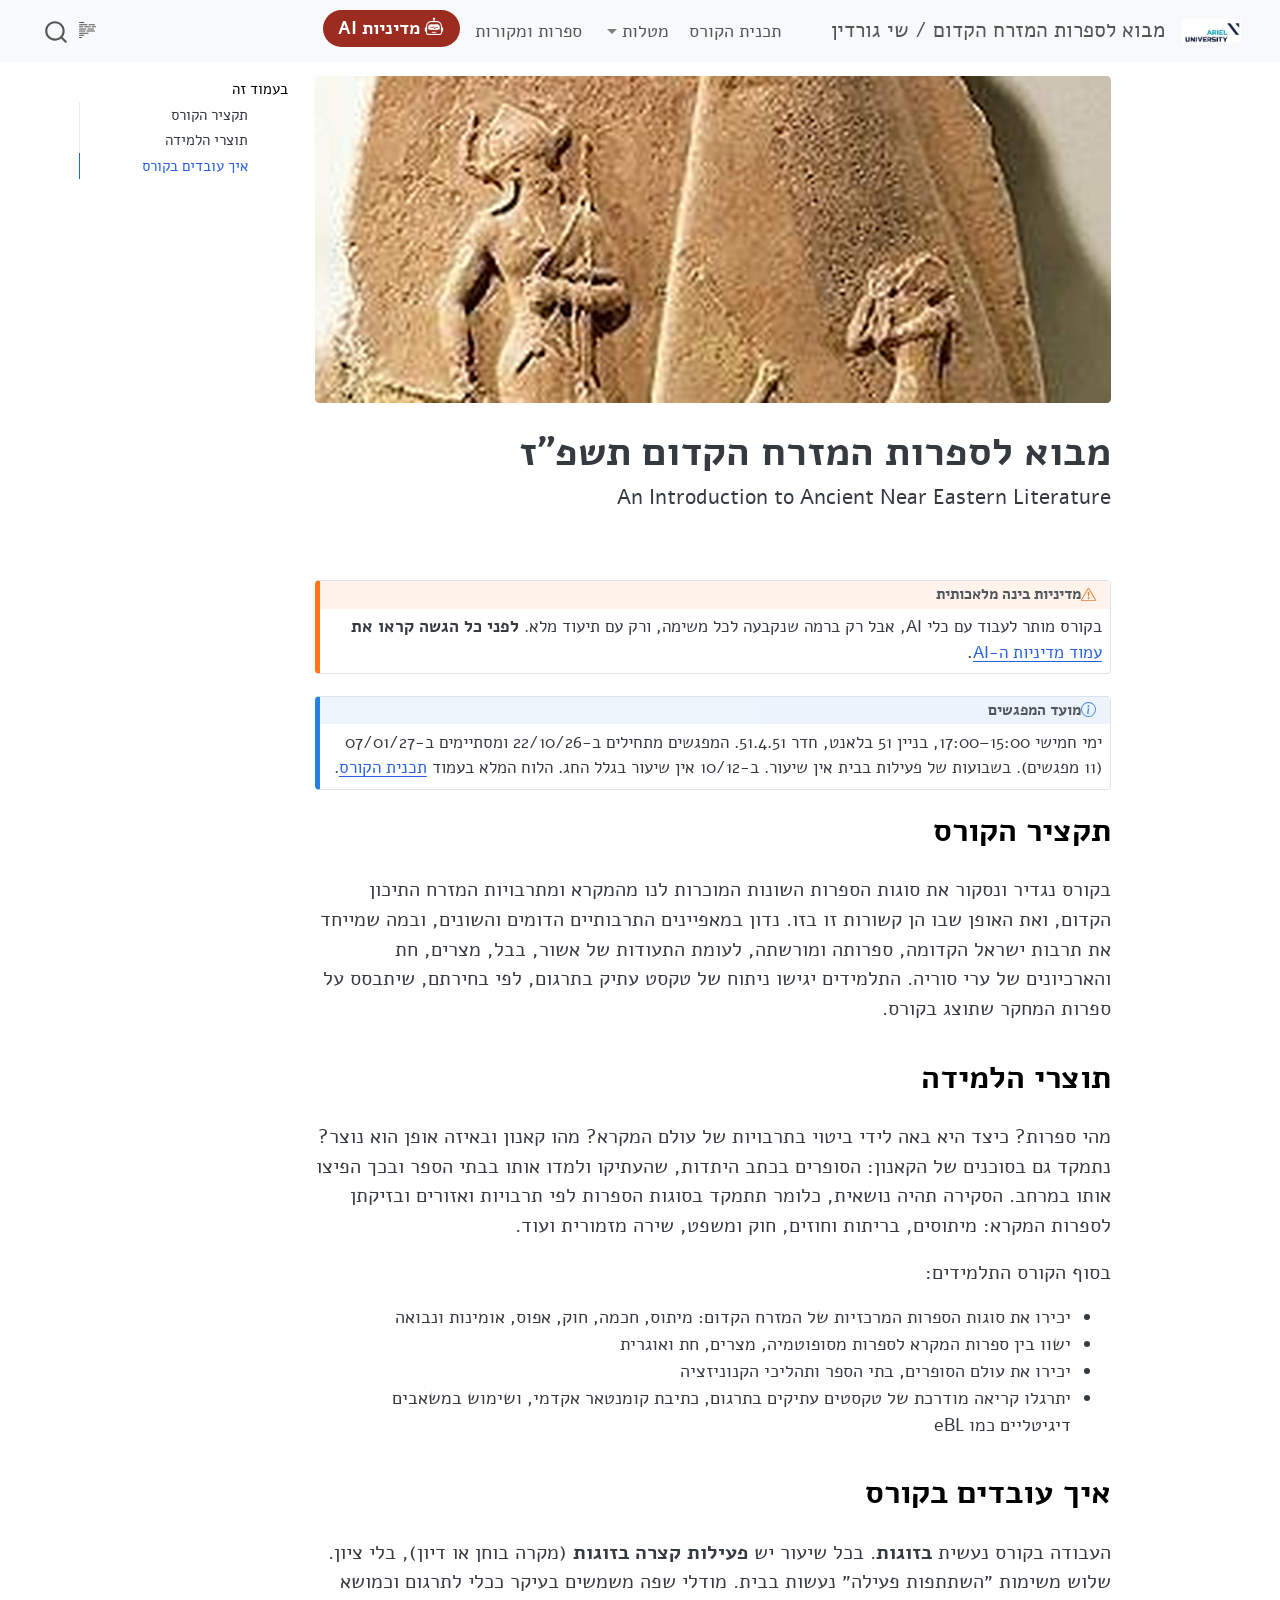
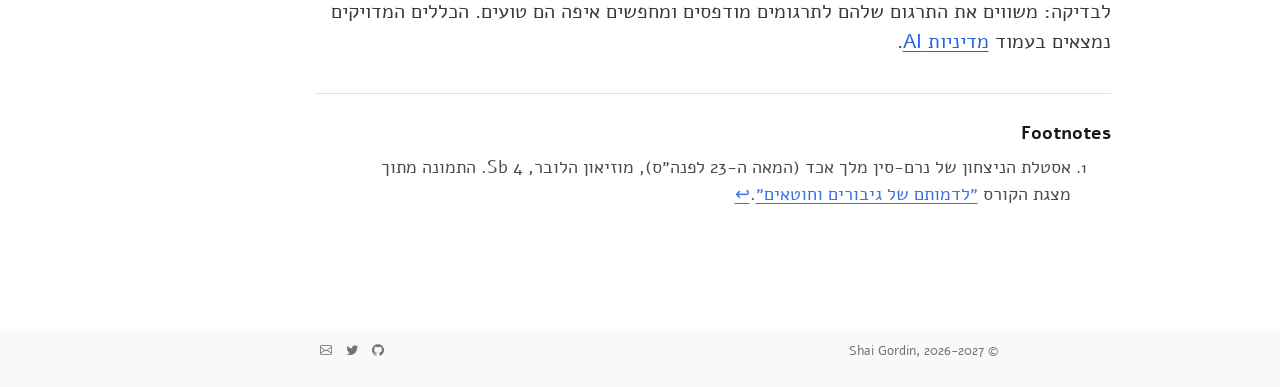
==== commit 3c2923a0: "יישור התכנית והמטלות: השתתפות פעילה כמשימות בטופס גוגל, פעילות 3 אחרי 31/12, פעילויות ב-05/11 וב-26/" ====
--- a/docs/index.html
+++ b/docs/index.html
@@ -2,7 +2,7 @@
 <html xmlns="http://www.w3.org/1999/xhtml" lang="en" xml:lang="en"><head>
 
 <meta charset="utf-8">
-<meta name="generator" content="quarto-1.7.34">
+<meta name="generator" content="quarto-1.7.32">
 
 <meta name="viewport" content="width=device-width, initial-scale=1.0, user-scalable=yes">
 
@@ -36,7 +36,7 @@
 <script src="site_libs/quarto-html/popper.min.js"></script>
 <script src="site_libs/quarto-html/tippy.umd.min.js"></script>
 <link href="site_libs/quarto-html/tippy.css" rel="stylesheet">
-<link href="site_libs/quarto-html/quarto-syntax-highlighting-c8ad9e5dbd60b7b70b38521ab19b7da4.css" rel="stylesheet" id="quarto-text-highlighting-styles">
+<link href="site_libs/quarto-html/quarto-syntax-highlighting-37eea08aefeeee20ff55810ff984fec1.css" rel="stylesheet" id="quarto-text-highlighting-styles">
 <script src="site_libs/bootstrap/bootstrap.min.js"></script>
 <link href="site_libs/bootstrap/bootstrap-icons.css" rel="stylesheet">
 <link href="site_libs/bootstrap/bootstrap-2af889ba3ca165690db3b646b9a460ef.min.css" rel="stylesheet" append-hash="true" id="quarto-bootstrap" data-mode="light">
@@ -201,7 +201,7 @@
 </div>
 </div>
 <div class="callout-body-container callout-body">
-<p>ימי חמישי 15:00–17:00, בניין 51 בלאנט, חדר 51.4.51. המפגשים מתחילים ב-22/10/26 ומסתיימים ב-07/01/27 (11 מפגשים). כל המפגשים בכיתה הם פרונטליים; בשבועות של פעילות בבית אין שיעור. ב-10/12 אין שיעור בגלל החג. הלוח המלא בעמוד <a href="./about.html">תכנית הקורס</a>.</p>
+<p>ימי חמישי 15:00–17:00, בניין 51 בלאנט, חדר 51.4.51. המפגשים מתחילים ב-22/10/26 ומסתיימים ב-07/01/27 (11 מפגשים). בשבועות של פעילות בבית אין שיעור. ב-10/12 אין שיעור בגלל החג. הלוח המלא בעמוד <a href="./about.html">תכנית הקורס</a>.</p>
 </div>
 </div>
 <section id="תקציר-הקורס" class="level2">
@@ -221,7 +221,7 @@
 </section>
 <section id="איך-עובדים-בקורס" class="level2">
 <h2 data-anchor-id="איך-עובדים-בקורס">איך עובדים בקורס</h2>
-<p>העבודה בקורס נעשית <strong>בזוגות</strong>. בכל שיעור יש <strong>מקרה בוחן</strong> קצר, ושלוש פעילויות ״השתתפות פעילה״ נעשות בבית. מודלי שפה משמשים בעיקר ככלי לתרגום וכמושא לבדיקה: משווים את התרגום שלהם לתרגומים מודפסים ומחפשים איפה הם טועים. הכללים המדויקים נמצאים בעמוד <a href="./ai-policy.html">מדיניות AI</a>.</p>
+<p>העבודה בקורס נעשית <strong>בזוגות</strong>. בכל שיעור יש <strong>פעילות קצרה בזוגות</strong> (מקרה בוחן או דיון), בלי ציון. שלוש משימות ״השתתפות פעילה״ נעשות בבית. מודלי שפה משמשים בעיקר ככלי לתרגום וכמושא לבדיקה: משווים את התרגום שלהם לתרגומים מודפסים ומחפשים איפה הם טועים. הכללים המדויקים נמצאים בעמוד <a href="./ai-policy.html">מדיניות AI</a>.</p>
 
 
 </section>
